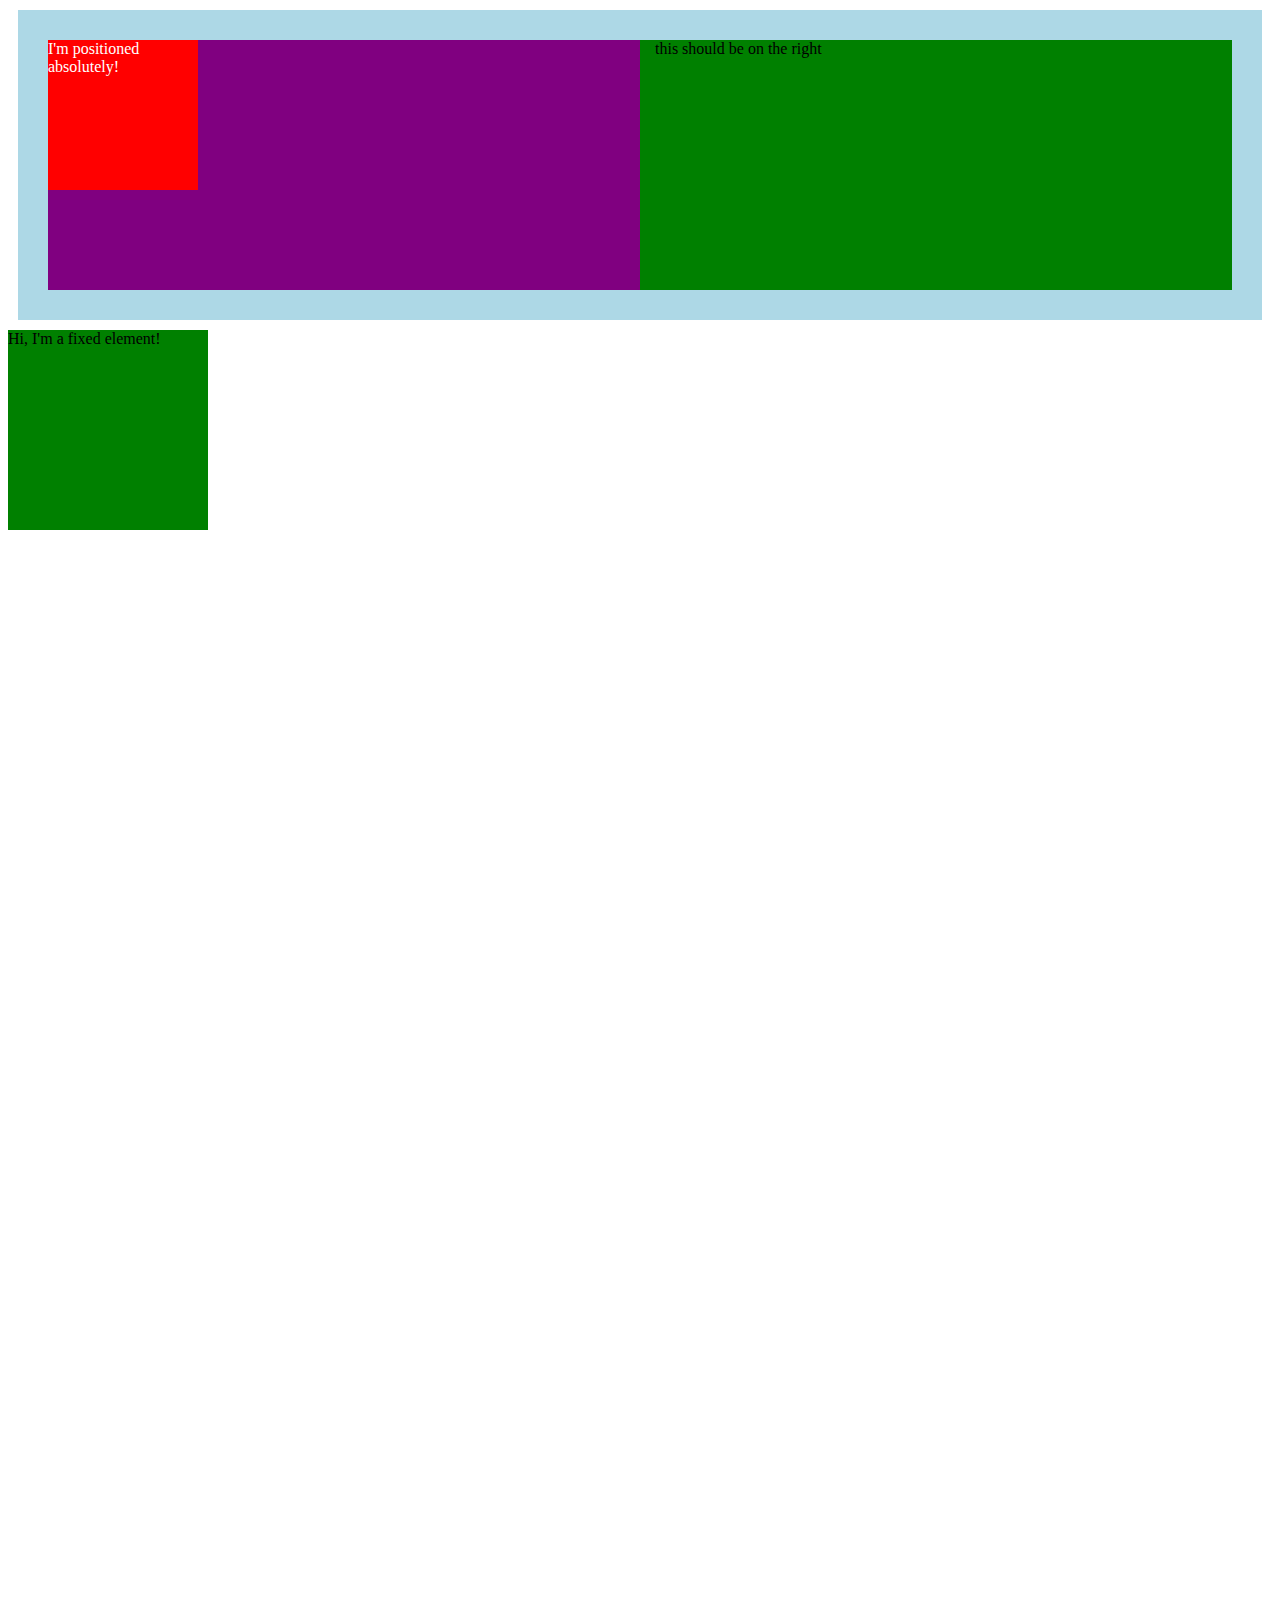
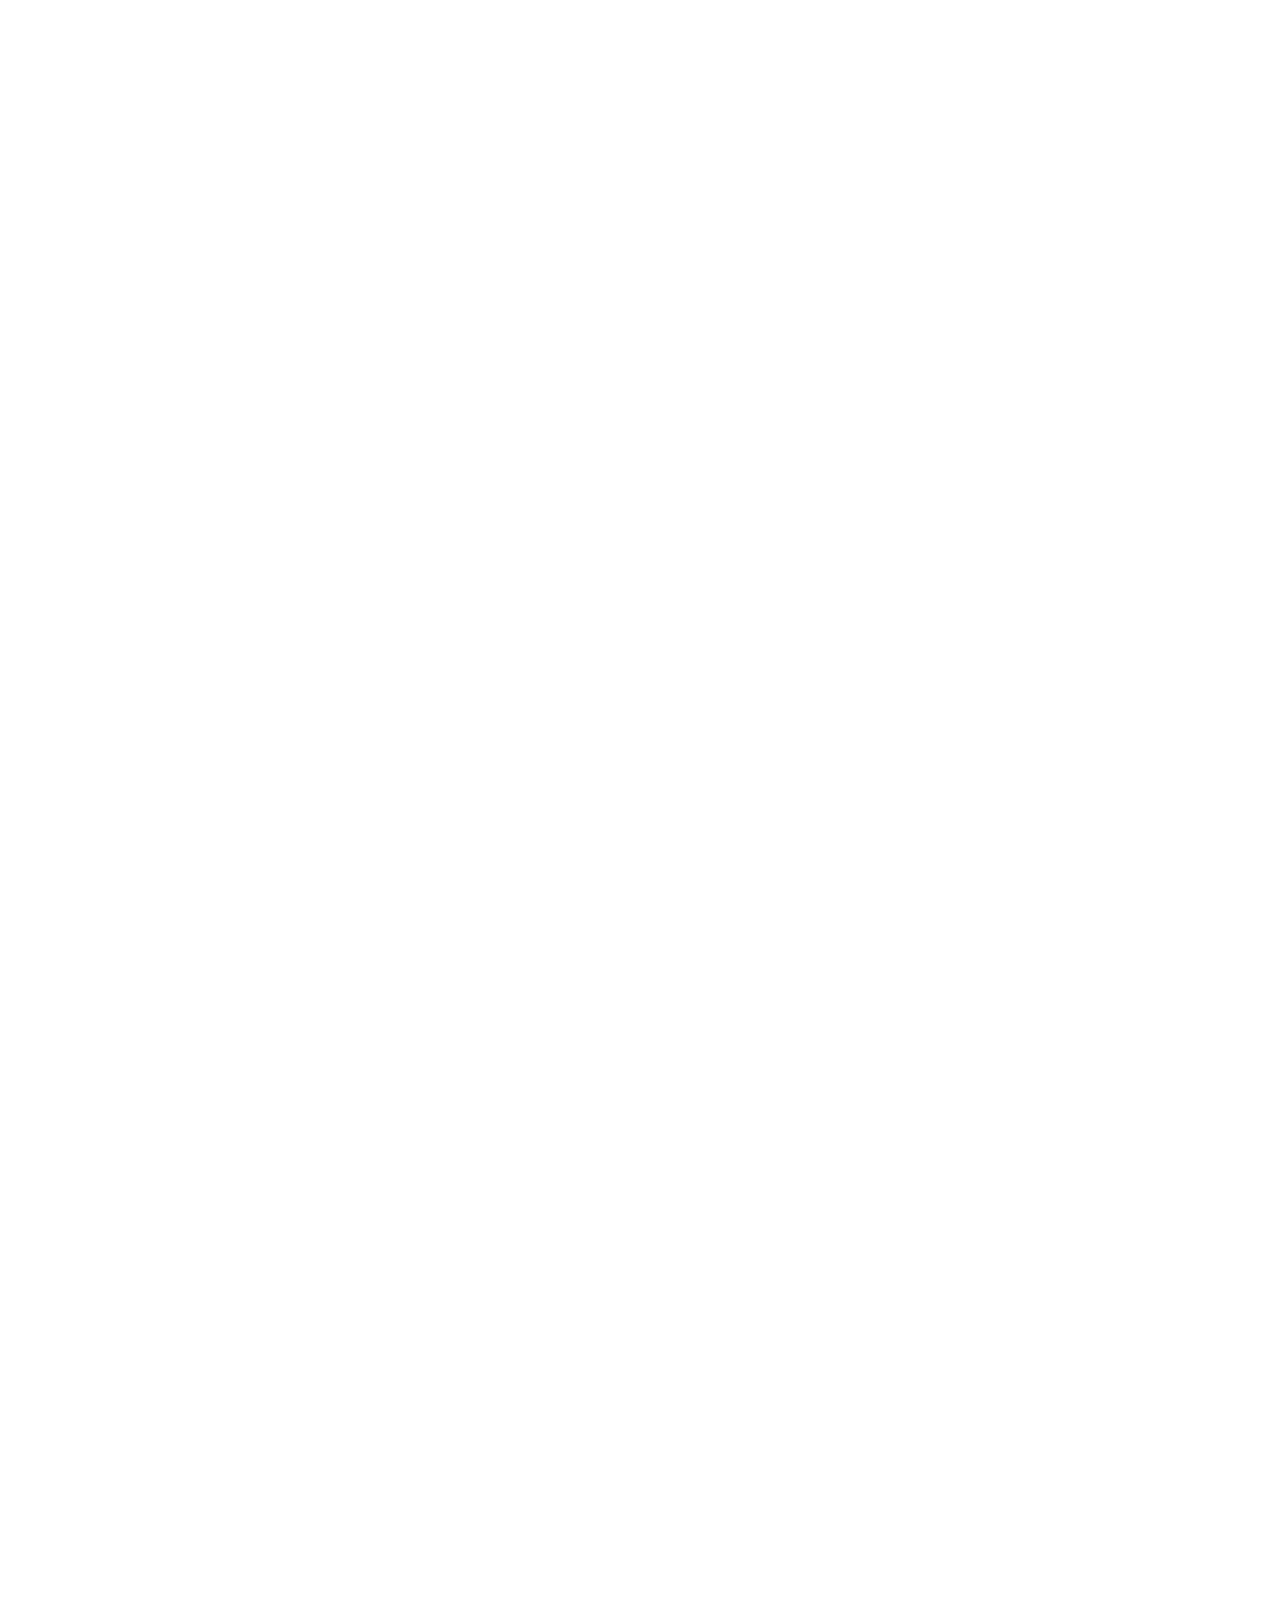
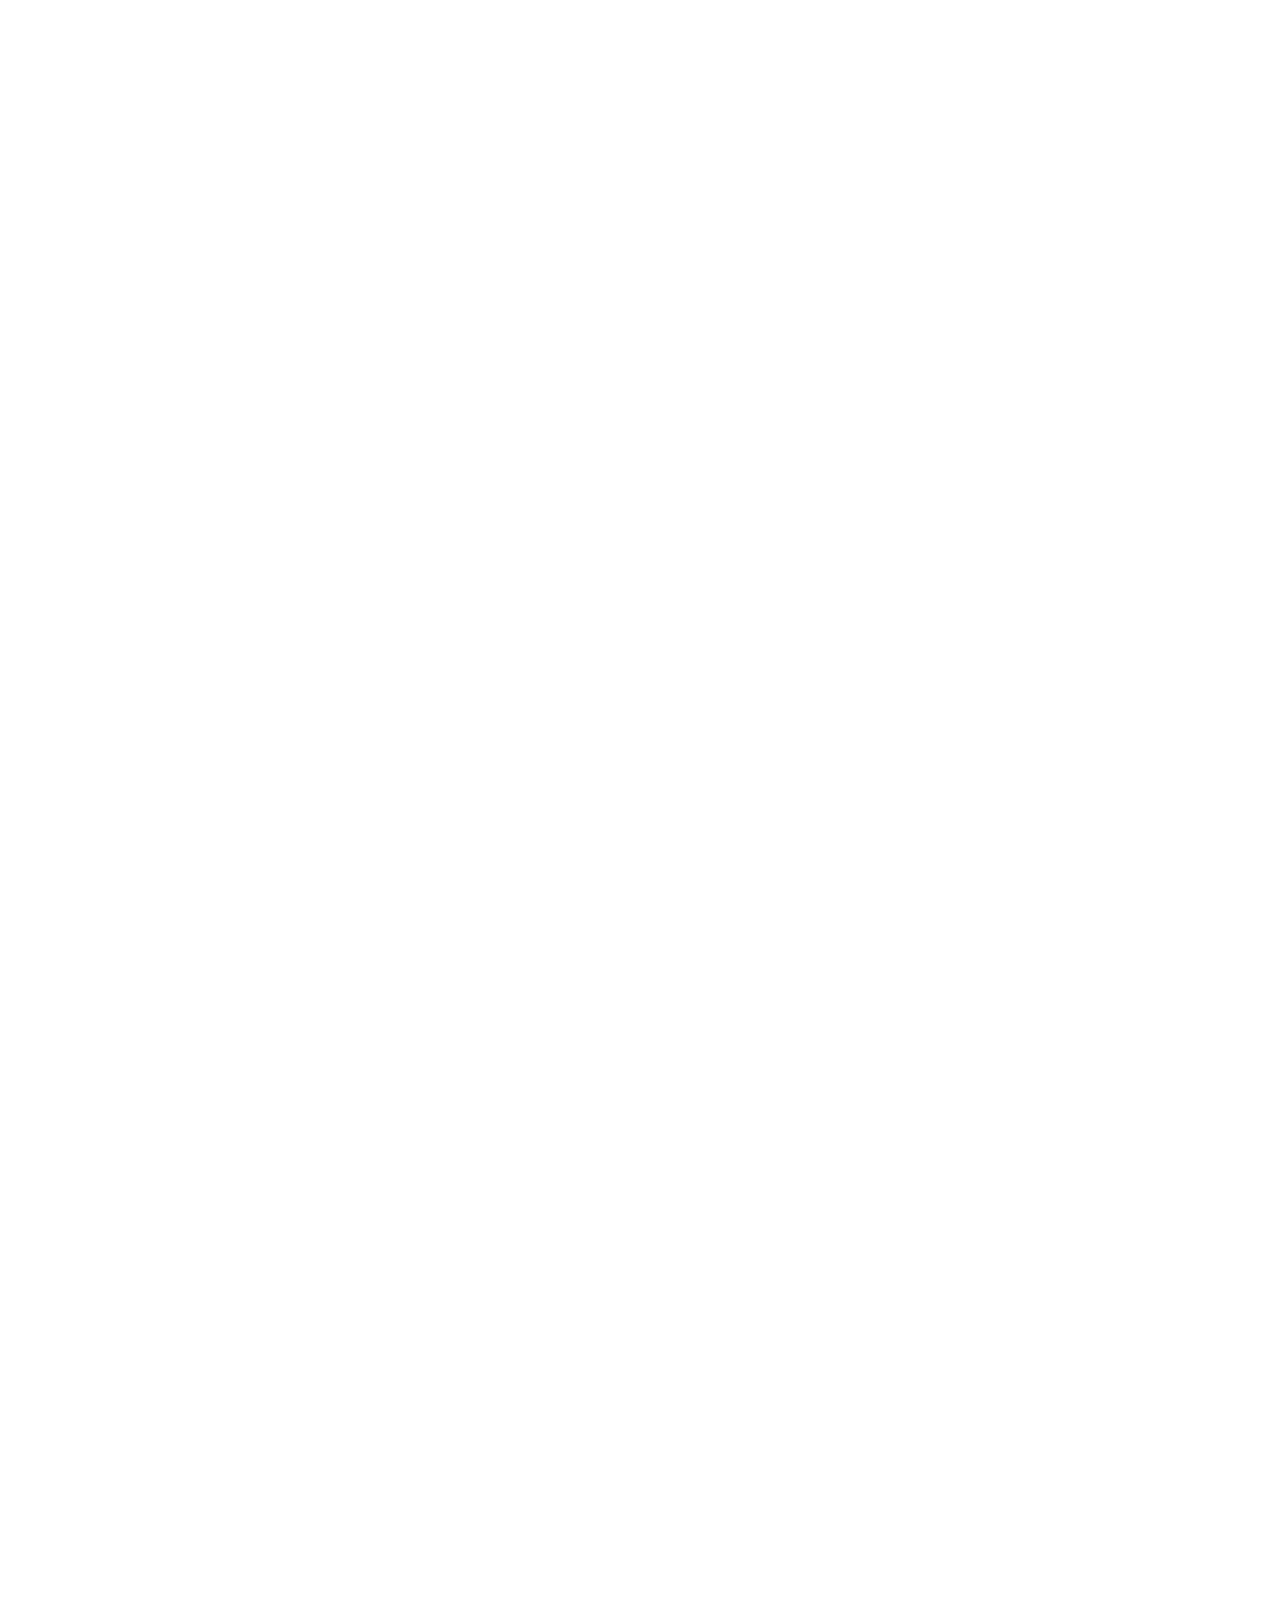
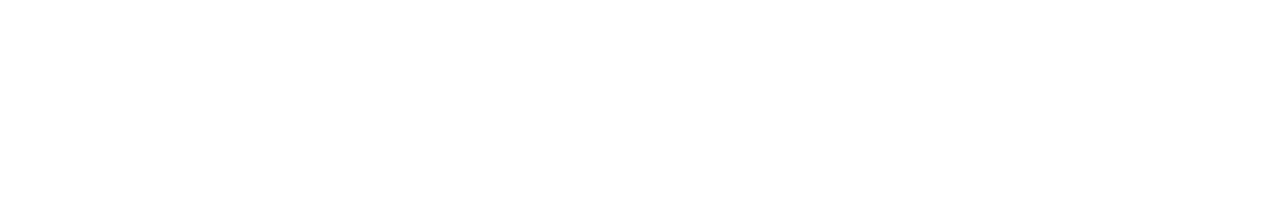
==== index.html @ 93000f28 "index add" ====
<!DOCTYPE html>
<html>
<head>
  <link href="css/index.css" type="text/css" rel="stylesheet">
</head>
<body>
  <section class="relative">
    <div class="left">
      <div class="absolute">
        I'm positioned absolutely!
      </div>
    </div>
    <div class="right">this should be on the right
    </div>
  </section>

<div class="fixed">
  Hi, I'm a fixed element!
</div>
</body>
</html>
---- css/index.css ----
body {
  height: 5000px;
}
.left {
  width: 50%;
  background-color: purple;
  float: left;
  padding-right: 15px;
}
.right {
  width: 50%;
  background-color: green;
  float: right;
  padding-left: 15px;
}
.relative {
  background-color: lightblue;
  height: 250px;
  padding: 30px;
  margin: 10px;
  display: flex;
}
.absolute {
  height: 150px;
  width: 150px;
  background-color: red;
  color: white;

}
.fixed {
  height: 200px;
  width: 200px;
  background-color: green;

}
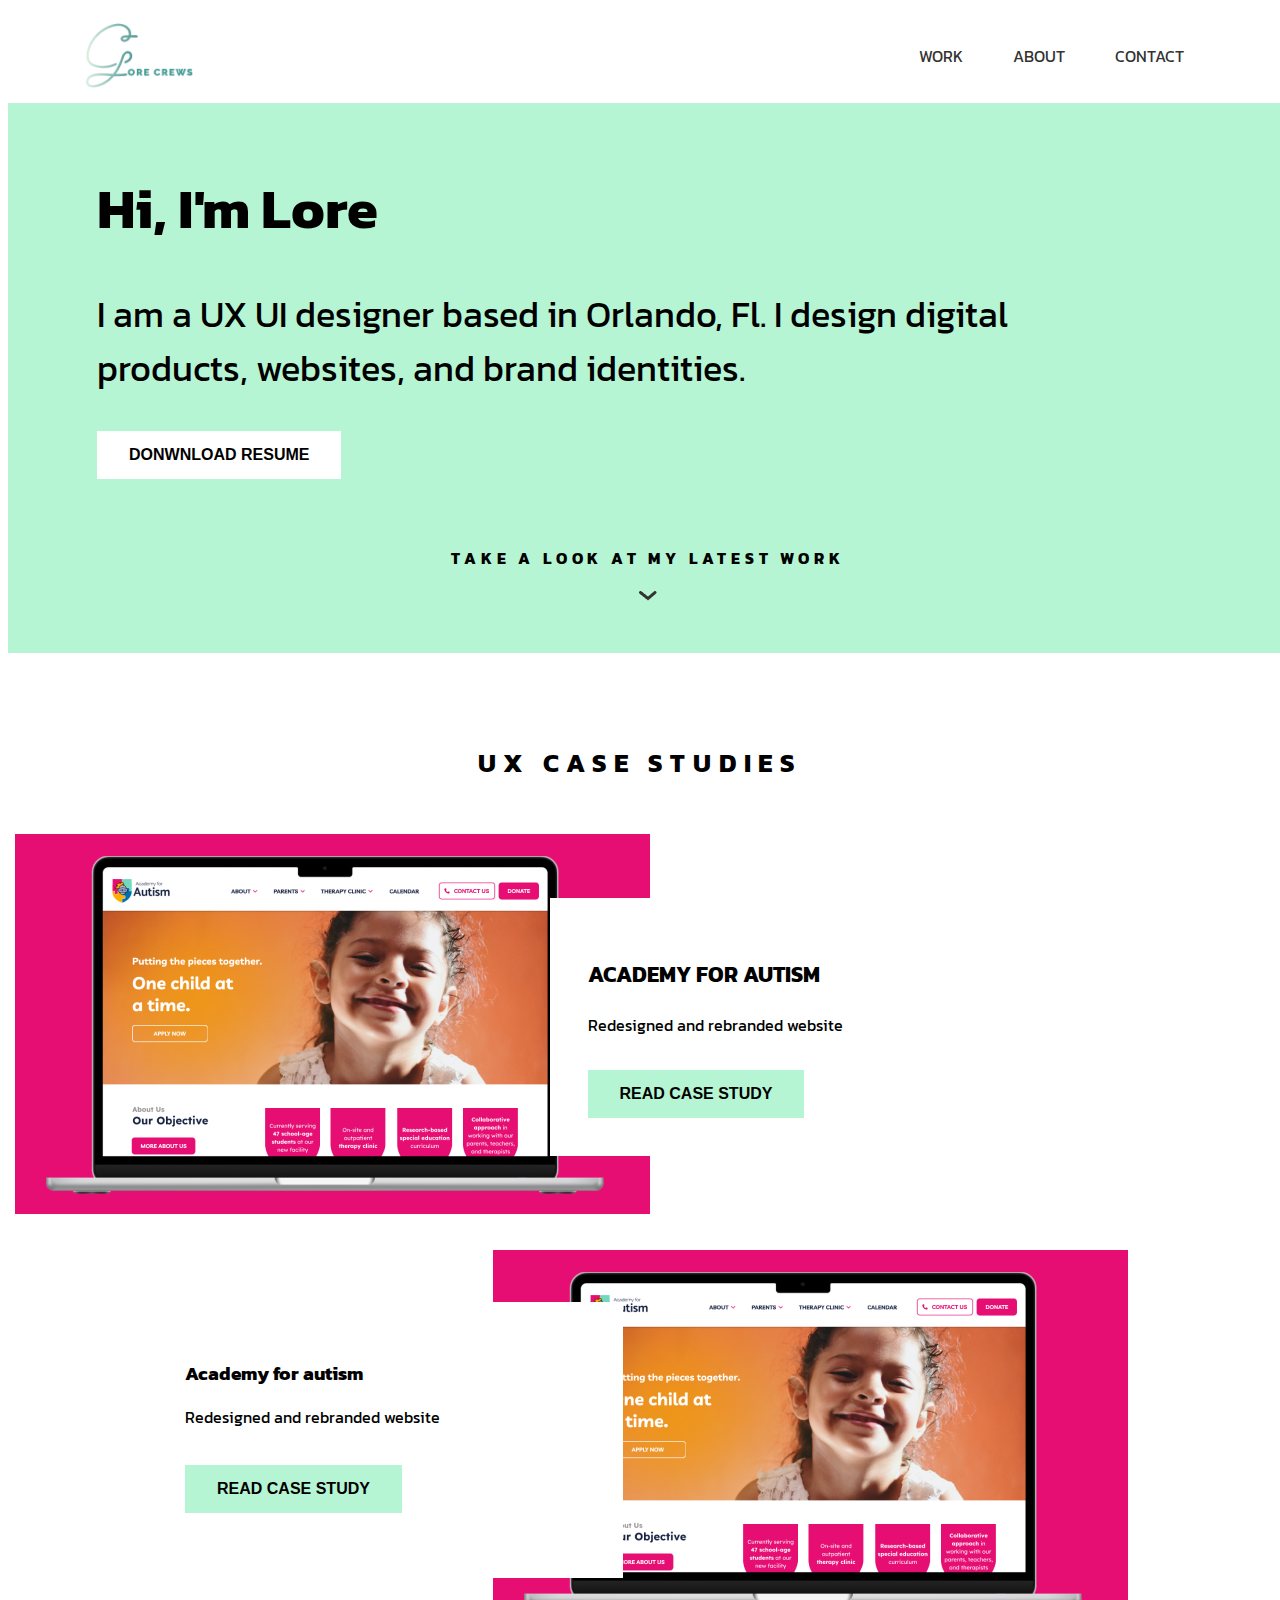
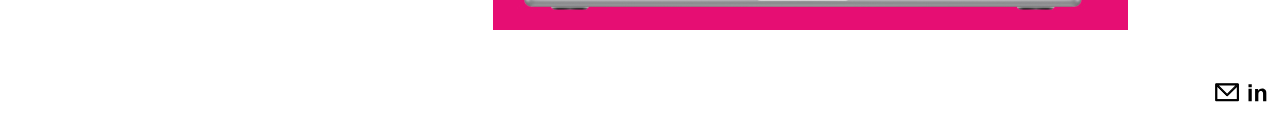
==== commit 52f38f60: "first upload" ====
--- a/index.html
+++ b/index.html
@@ -1,21 +1,67 @@
 <!DOCTYPE html>
 <html>
 <head>
-  <link href="css/index.css" type="text/css" rel="stylesheet">
+  <meta charset="UTF-8">
+  <meta http-equiv="X-UA-Compatible" content="IE=edge">
+  <meta name="viewport" content="width=device-width, initial-scale=1.0">
+  <link rel="preconnect" href="https://fonts.googleapis.com">
+<link rel="preconnect" href="https://fonts.gstatic.com" crossorigin>
+<link href="https://fonts.googleapis.com/css2?family=Kanit:ital,wght@0,400;0,700;0,900;1,400;1,700;1,900&display=swap" rel="stylesheet">
+  <link href="css/style.css" rel="stylesheet" type="text/css">
+  <title>Lore Crews UX UI Designer</title>
+  <link rel="icon" type="image/x-icon" href="./images/LCFavicon.ico">
 </head>
 <body>
-  <section class="relative">
-    <div class="left">
-      <div class="absolute">
-        I'm positioned absolutely!
+    <nav id="navBar">
+        <div class="logo"><img src="images/logo.png"></div>
+            <div id="navigation">
+            <a href="#">WORK</a>
+            <a href="#">ABOUT</a>
+              <a href="#">CONTACT</a>
+        </div>
+      </nav>
+      <section id="heroGrid">
+        <div id="headline">
+        <h1>Hi, I'm Lore</h1>
+       <p>I am a UX UI designer based in Orlando, Fl. I design digital products, websites, and brand identities.</p>
+       <button id="button_resume">DONWNLOAD RESUME</button>   
+      </div>
+      <div id="work">
+        <h4>Take a look at my latest work</h4>
+        <img src="images/arrow.png"></div>
+       </section>
+
+<section id="body_home">
+<h2>UX case studies</h2>
+  <div id="container1">
+    <div class="left>"> <img src="images/AfA.jpeg"></div>
+    <div class="right">
+      <div class="content">
+        <h3>Academy for autism</h3> 
+      <p>Redesigned and rebranded website</p>
+      <button id="button_green">Read case study</button></div>
       </div>
     </div>
-    <div class="right">this should be on the right
+
+    <div id="container1">
+      <div class="left2">
+        <div class="content">
+          <h3>Academy for autism</h3> 
+          <p>Redesigned and rebranded website</p>
+            <button id="button_green">Read case study</button>
+        </div>
+    </div>
+    <div class="right2">
+      <img src="images/AfA.jpeg">
     </div>
   </section>
 
-<div class="fixed">
-  Hi, I'm a fixed element!
-</div>
+      <footer>
+       <img src="images/email_icon.svg" style="width: 30px;">
+        <img src="images/LinkedIn_icon.svg" style="width: 30px;">
+      </footer>
+    </header>
+    
 </body>
 </html>
+
--- a/css/style.css
+++ b/css/style.css
@@ -0,0 +1,239 @@
+@import url(./variables.css);
+
+body {
+    font-family: 'Kanit', sans-serif;
+    color: var(--Primary));
+}
+
+#navBar {
+    display: flex;
+    flex-direction: row;
+    margin: 0px 5%;
+    background-color: rgba(255, 255, 255, 0.9);
+}
+
+#navBar img {
+    width: 25%;
+  }
+
+#navigation {
+    display: flex;
+    justify-content: flex-end;
+    width: 75%;
+    align-items: center;
+  }
+
+
+  #navigation a {
+    margin: 15px;
+  color: var(--Primary);
+  text-decoration: none;
+  padding: 10px;
+  }
+
+  #navigation a:hover {
+    background-color: var(--Primary-light);
+padding:10px;
+  }
+
+  .logo {
+    display: flex;
+    justify-content: flex-start;
+    align-items: left;
+    width: 45%;
+  }
+
+  .logo img {
+    margin: 15px;
+
+  }
+
+#heroGrid {
+ margin: 0;
+  display: flex;
+  flex-direction: column;
+  width: 100vw;
+  min-height: 550px;
+  height: auto;
+  background-color:#B6F5D3;
+  grid-template-areas:
+  "headline"
+  "work";
+}
+
+#heroGrid h1{
+  font-size: 56px;
+  font-weight: 700;
+}
+
+#heroGrid p {
+  font-size: 36px;
+  font-weight: 400;
+}
+
+#headline {
+  margin: 0px 5%;
+  top: 100px;
+  padding: 25px;
+  max-width: 920px;
+ }
+
+ #button_resume {
+  font-weight: 700;
+  background-color: #ffffff; 
+  border: none;
+  color: var(--Primary));
+  padding: 15px 32px;
+  text-align: center;
+  text-decoration: none;
+  display: inline-block;
+  font-size: 16px;
+  text-transform: uppercase;
+}
+
+#work {
+  margin-top: 20px;
+  margin-bottom: 20px;
+  align-items: center;
+  display: flex;
+  position: relative;
+  flex-direction: column;
+}
+
+#work h4{
+font-size: 16px;
+font-weight: 700;
+letter-spacing: 0.3em;
+text-align: center;
+color: var(--Primary));
+text-transform: uppercase;
+}
+
+#body_home {
+  margin: 0px 5%;
+  min-height: 100vh;
+  display: flex;
+  align-items: center;
+  flex-direction: column;
+}
+
+#body_home h2{
+font-size: 26px;
+font-weight: 700;
+letter-spacing: 0.3em;
+text-align: center;
+color: var(--Primary));
+text-transform: uppercase;
+margin-top: 90px;
+justify-content: center;
+}
+
+
+#container1 {
+  width: 100vw;
+  margin: 0px 5%;
+  /* max-width: 1000px; */
+  display: flex;
+  align-items: center;
+  margin-top: 30px;
+  justify-content: center;
+  /*min-height: 500px;
+  height: 70vh;
+  grid-template-rows: 75% 25%;
+  grid-template-columns: 75% 25%;*/
+}
+
+.content {
+  /* display: flex; */
+  justify-content: center;
+  flex-direction: column;
+}
+
+.left {
+  width: 50%;
+  height: 600px;
+}
+
+.right {
+width: 50%;
+    /* min-height: 400px; */
+    background-color: #ffffff;
+    display: flex;
+    align-items: center;
+    justify-content: flex-start;
+    padding: 38px;
+    margin-left: -100px;
+    flex-direction: row;
+}
+
+.right h3{
+  font-size: 22px;
+  font-weight: 700;
+  text-align: left;
+  color: var(--Primary));
+  text-transform: uppercase;
+  }
+
+.right p {
+  margin: 20px 0;
+}
+  
+  #button_green {
+    margin-top: 5%;
+    background-color:#B6F5D3;
+    border: none;
+    color: var(--Primary));
+    padding: 15px 32px;
+    text-align: center;
+    text-decoration: none;
+    display: inline-block;
+    font-size: 16px;
+    font-weight: 700;
+    cursor: pointer;
+    text-transform: uppercase;
+  }
+
+  @media only screen and (max-width: 768px) {
+    #container1 {
+     flex-direction: column;
+    }
+    .left {
+     width: 100%;
+    }
+    .right {
+     width: 80%;
+     margin: 0;
+     margin-top: -100px;
+    }
+   }
+
+.left2 {
+   width: 400px;
+  height: 200px;
+    background-color: #ffffff;
+    padding: 38px;
+    margin-right: -50px;
+    z-index: 10;
+    /* flex-direction: row; */
+}
+ 
+
+.right2 {
+width: 50%;
+margin-left: -80px;
+    /* min-height: 400px; */
+    display: flex;
+    /* align-items: center;
+    justify-content: flex-start;
+    padding: 38px;
+    
+    flex-direction: row; */
+}
+
+
+
+footer {
+  margin-top: 50px;
+  display: flex;
+  justify-content: flex-end;
+}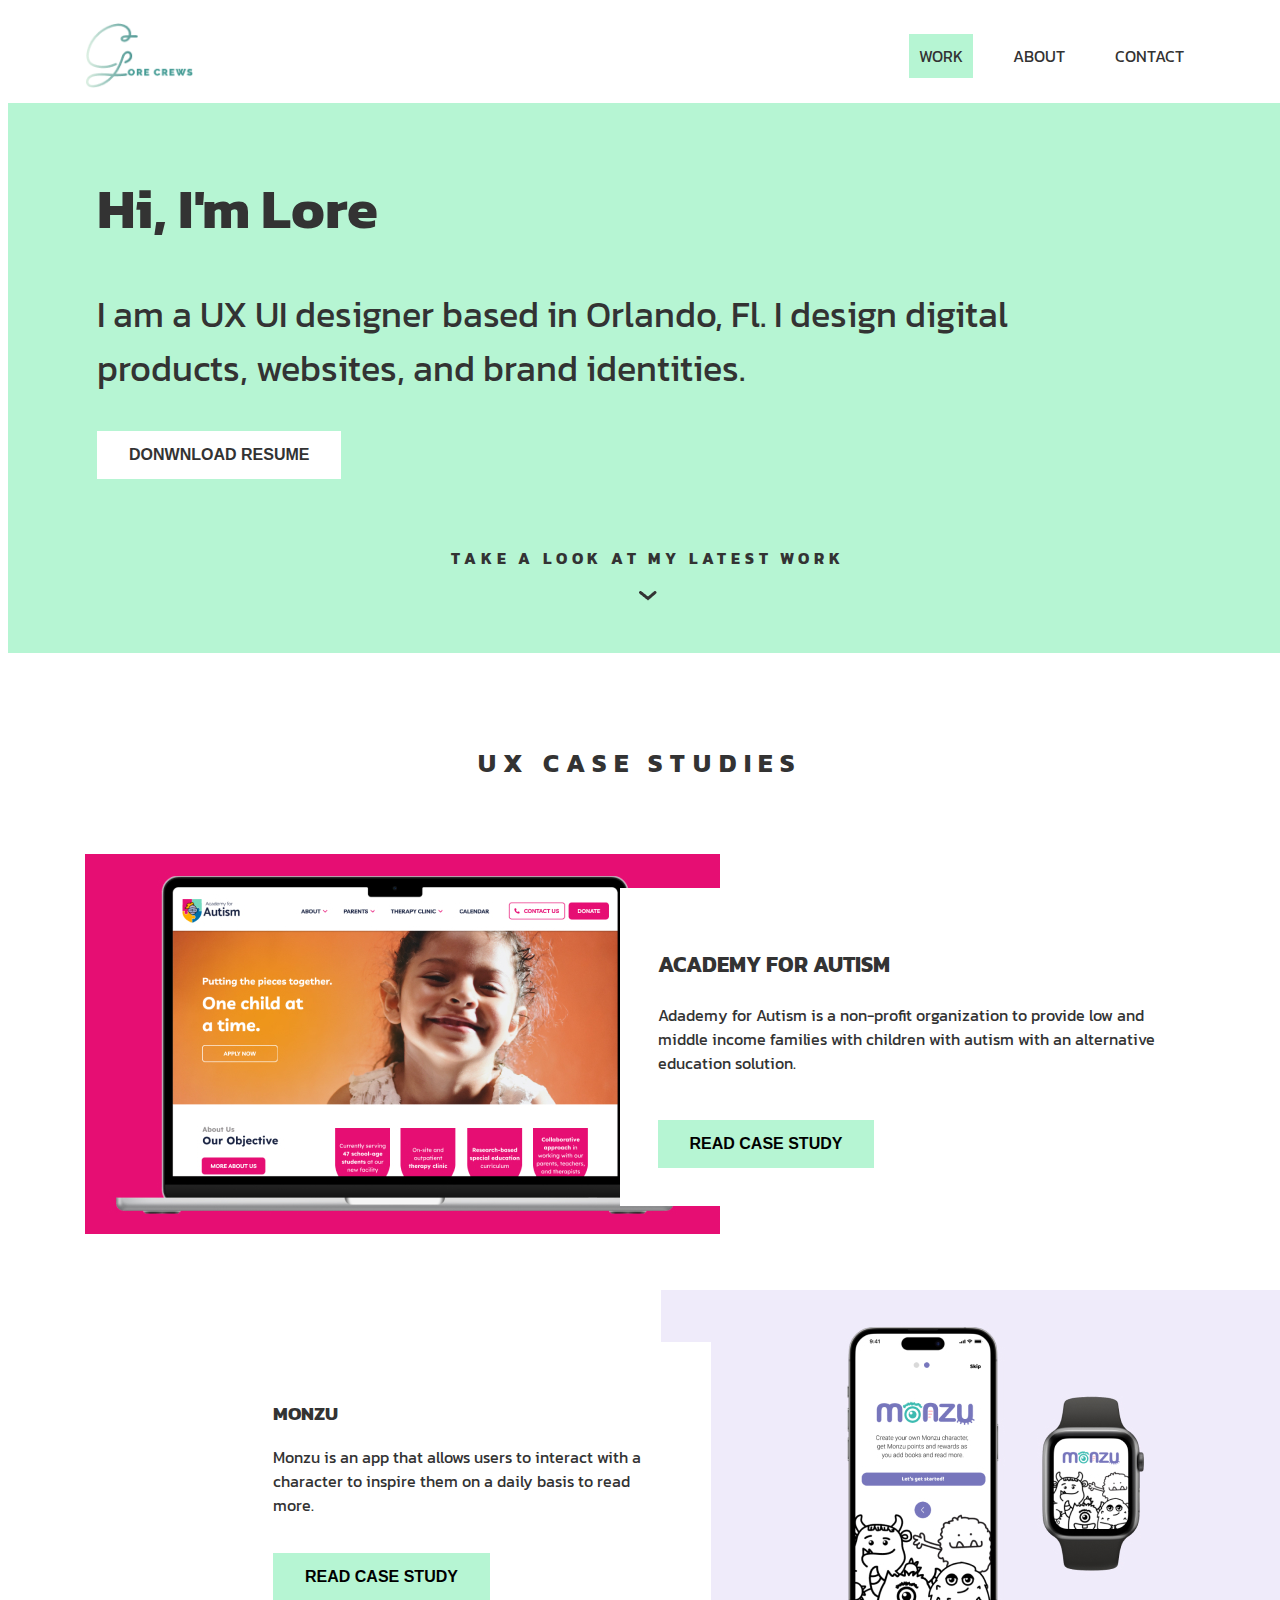
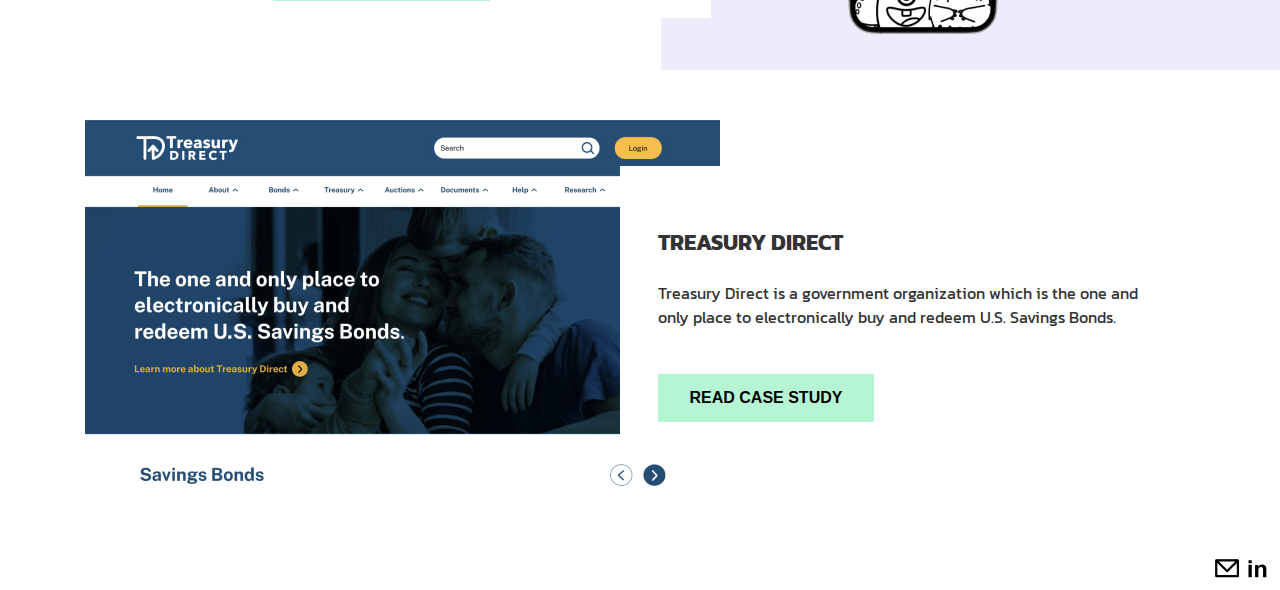
==== commit 31e45984: "second upload" ====
--- a/index.html
+++ b/index.html
@@ -6,25 +6,24 @@
   <meta name="viewport" content="width=device-width, initial-scale=1.0">
   <link rel="preconnect" href="https://fonts.googleapis.com">
 <link rel="preconnect" href="https://fonts.gstatic.com" crossorigin>
-<link href="https://fonts.googleapis.com/css2?family=Kanit:ital,wght@0,400;0,700;0,900;1,400;1,700;1,900&display=swap" rel="stylesheet">
   <link href="css/style.css" rel="stylesheet" type="text/css">
   <title>Lore Crews UX UI Designer</title>
   <link rel="icon" type="image/x-icon" href="./images/LCFavicon.ico">
 </head>
 <body>
-    <nav id="navBar">
+    <header>
         <div class="logo"><img src="images/logo.png"></div>
-            <div id="navigation">
-            <a href="#">WORK</a>
-            <a href="#">ABOUT</a>
-              <a href="#">CONTACT</a>
-        </div>
-      </nav>
-      <section id="heroGrid">
-        <div id="headline">
+            <nav>
+            <a href="#" class="active">WORK</a>
+            <a href="About.html">ABOUT</a>
+              <a href="#">CONTACT</a></nav>
+        </header>
+      
+      <section class="heroGrid">
+        <div class="headline">
         <h1>Hi, I'm Lore</h1>
        <p>I am a UX UI designer based in Orlando, Fl. I design digital products, websites, and brand identities.</p>
-       <button id="button_resume">DONWNLOAD RESUME</button>   
+       <button class="button_resume">DONWNLOAD RESUME</button>   
       </div>
       <div id="work">
         <h4>Take a look at my latest work</h4>
@@ -33,27 +32,38 @@
 
 <section id="body_home">
 <h2>UX case studies</h2>
-  <div id="container1">
+  <div class="container">
     <div class="left>"> <img src="images/AfA.jpeg"></div>
     <div class="right">
       <div class="content">
         <h3>Academy for autism</h3> 
-      <p>Redesigned and rebranded website</p>
-      <button id="button_green">Read case study</button></div>
+      <p>Adademy for Autism is a non-profit organization to provide low and middle income families with children with autism with an alternative education solution.</p>
+      <button class="button_green">Read case study</button></div>
       </div>
     </div>
 
-    <div id="container1">
+    <div class="container">
       <div class="left2">
         <div class="content">
-          <h3>Academy for autism</h3> 
-          <p>Redesigned and rebranded website</p>
-            <button id="button_green">Read case study</button>
+          <h3>Monzu</h3> 
+          <p>Monzu is an app that allows users to interact with a character to inspire them on a daily basis to read more.</p>
+            <button class="button_green">Read case study</button>
         </div>
     </div>
     <div class="right2">
-      <img src="images/AfA.jpeg">
+      <img src="images/Monzu.jpeg">
     </div>
+    </div>
+
+    <div class="container">
+      <div class="left>"> <img src="images/TDirect.jpeg"></div>
+      <div class="right">
+        <div class="content">
+          <h3>Treasury Direct</h3> 
+          <p>Treasury Direct is a government organization which is the one and only place to electronically buy and redeem U.S. Savings Bonds.</p>
+        <button class="button_green">Read case study</button></div>
+        </div>
+      </div>
   </section>
 
       <footer>
--- a/css/style.css
+++ b/css/style.css
@@ -1,42 +1,45 @@
 @import url(./variables.css);
-
 body {
-    font-family: 'Kanit', sans-serif;
-    color: var(--Primary));
-}
-
-#navBar {
+    font-family: var(--bodyFont);
+    color: var(--Primary);
+}
+
+header {
     display: flex;
     flex-direction: row;
     margin: 0px 5%;
     background-color: rgba(255, 255, 255, 0.9);
 }
 
-#navBar img {
+
+header img {
     width: 25%;
   }
 
-#navigation {
+nav {
     display: flex;
     justify-content: flex-end;
     width: 75%;
     align-items: center;
   }
 
-
-  #navigation a {
+nav a.active{
+  background-color: var(--Primary-light);
+}
+
+nav a {
     margin: 15px;
   color: var(--Primary);
   text-decoration: none;
   padding: 10px;
   }
 
-  #navigation a:hover {
+nav a:hover {
     background-color: var(--Primary-light);
 padding:10px;
   }
 
-  .logo {
+.logo {
     display: flex;
     justify-content: flex-start;
     align-items: left;
@@ -48,41 +51,41 @@
 
   }
 
-#heroGrid {
+.heroGrid {
  margin: 0;
   display: flex;
   flex-direction: column;
   width: 100vw;
   min-height: 550px;
   height: auto;
-  background-color:#B6F5D3;
+  background-color:var(--Primary-light);
   grid-template-areas:
   "headline"
   "work";
 }
 
-#heroGrid h1{
+.heroGrid h1{
   font-size: 56px;
   font-weight: 700;
 }
 
-#heroGrid p {
+.heroGrid p {
   font-size: 36px;
   font-weight: 400;
 }
 
-#headline {
+.headline {
   margin: 0px 5%;
   top: 100px;
   padding: 25px;
   max-width: 920px;
  }
 
- #button_resume {
+ .button_resume {
   font-weight: 700;
   background-color: #ffffff; 
   border: none;
-  color: var(--Primary));
+  color: var(--Primary);
   padding: 15px 32px;
   text-align: center;
   text-decoration: none;
@@ -129,13 +132,13 @@
 }
 
 
-#container1 {
+.container {
   width: 100vw;
   margin: 0px 5%;
   /* max-width: 1000px; */
   display: flex;
   align-items: center;
-  margin-top: 30px;
+  margin-top: 50px;
   justify-content: center;
   /*min-height: 500px;
   height: 70vh;
@@ -155,7 +158,7 @@
 }
 
 .right {
-width: 50%;
+width: 500px;
     /* min-height: 400px; */
     background-color: #ffffff;
     display: flex;
@@ -178,7 +181,7 @@
   margin: 20px 0;
 }
   
-  #button_green {
+  .button_green {
     margin-top: 5%;
     background-color:#B6F5D3;
     border: none;
@@ -194,7 +197,7 @@
   }
 
   @media only screen and (max-width: 768px) {
-    #container1 {
+    #container {
      flex-direction: column;
     }
     .left {
@@ -216,18 +219,17 @@
     z-index: 10;
     /* flex-direction: row; */
 }
+
+.left2 h3{
+  text-transform: uppercase;
+}
  
 
 .right2 {
-width: 50%;
-margin-left: -80px;
-    /* min-height: 400px; */
-    display: flex;
-    /* align-items: center;
-    justify-content: flex-start;
-    padding: 38px;
-    
-    flex-direction: row; */
+  width: 30%;
+  /* margin-left: -80px; */
+  /* min-height: 400px; */
+  display: flex;
 }
 
 
@@ -236,4 +238,92 @@
   margin-top: 50px;
   display: flex;
   justify-content: flex-end;
+}
+
+
+.headShot{
+  width: 530px;
+  padding: 34px 40px;
+}
+
+.avatar{
+  width: 100%;
+}
+.heroContent{
+  margin: 0px 5%;
+  top: 100px;
+  padding: 25px;
+  max-width: 613px;
+}
+
+.heroContent h1{
+font-size: 56px;
+}
+.large {
+font-size: 24px;
+}
+
+.highlight {
+background-color: var(--Primary-light);
+}
+
+
+
+ .about_intro {
+  margin: 0;
+   display: flex;
+   flex-direction: row;
+   /* width: 100vw; */
+   min-height: 550px;
+   /* height: auto; */
+ }
+
+ .about_content {
+  margin: 0px 5%;
+  top: 100px;
+  padding: 25px;
+  max-width: 613px;
+ }
+
+ .about_content h1{
+  font-size: 56px;
+  }
+  .large {
+  font-size: 24px;
+  }
+
+  .button2 {
+    font-weight: 700;
+    background-color: var(--Primary-light);
+    border: none;
+    color: var(--Primary);
+    padding: 15px 32px;
+    text-align: center;
+    text-decoration: none;
+    display: inline-block;
+    font-size: 16px;
+    text-transform: uppercase;
+  }
+  .button3 {
+    font-weight: 700;
+    background-color: #ffffff;
+    border: 2px solid var(--Primary-light);
+    color: var(--Primary);
+    padding: 15px 32px;
+    text-align: center;
+    display: inline-block;
+    font-size: 16px;
+    text-transform: uppercase;
+  }
+
+  .buttons {
+display: flex;
+flex-direction: row;
+  }
+
+.buttons a {
+  margin: 15px;
+  color: var(--Primary);
+  text-decoration: none;
+  padding: 10px;
 }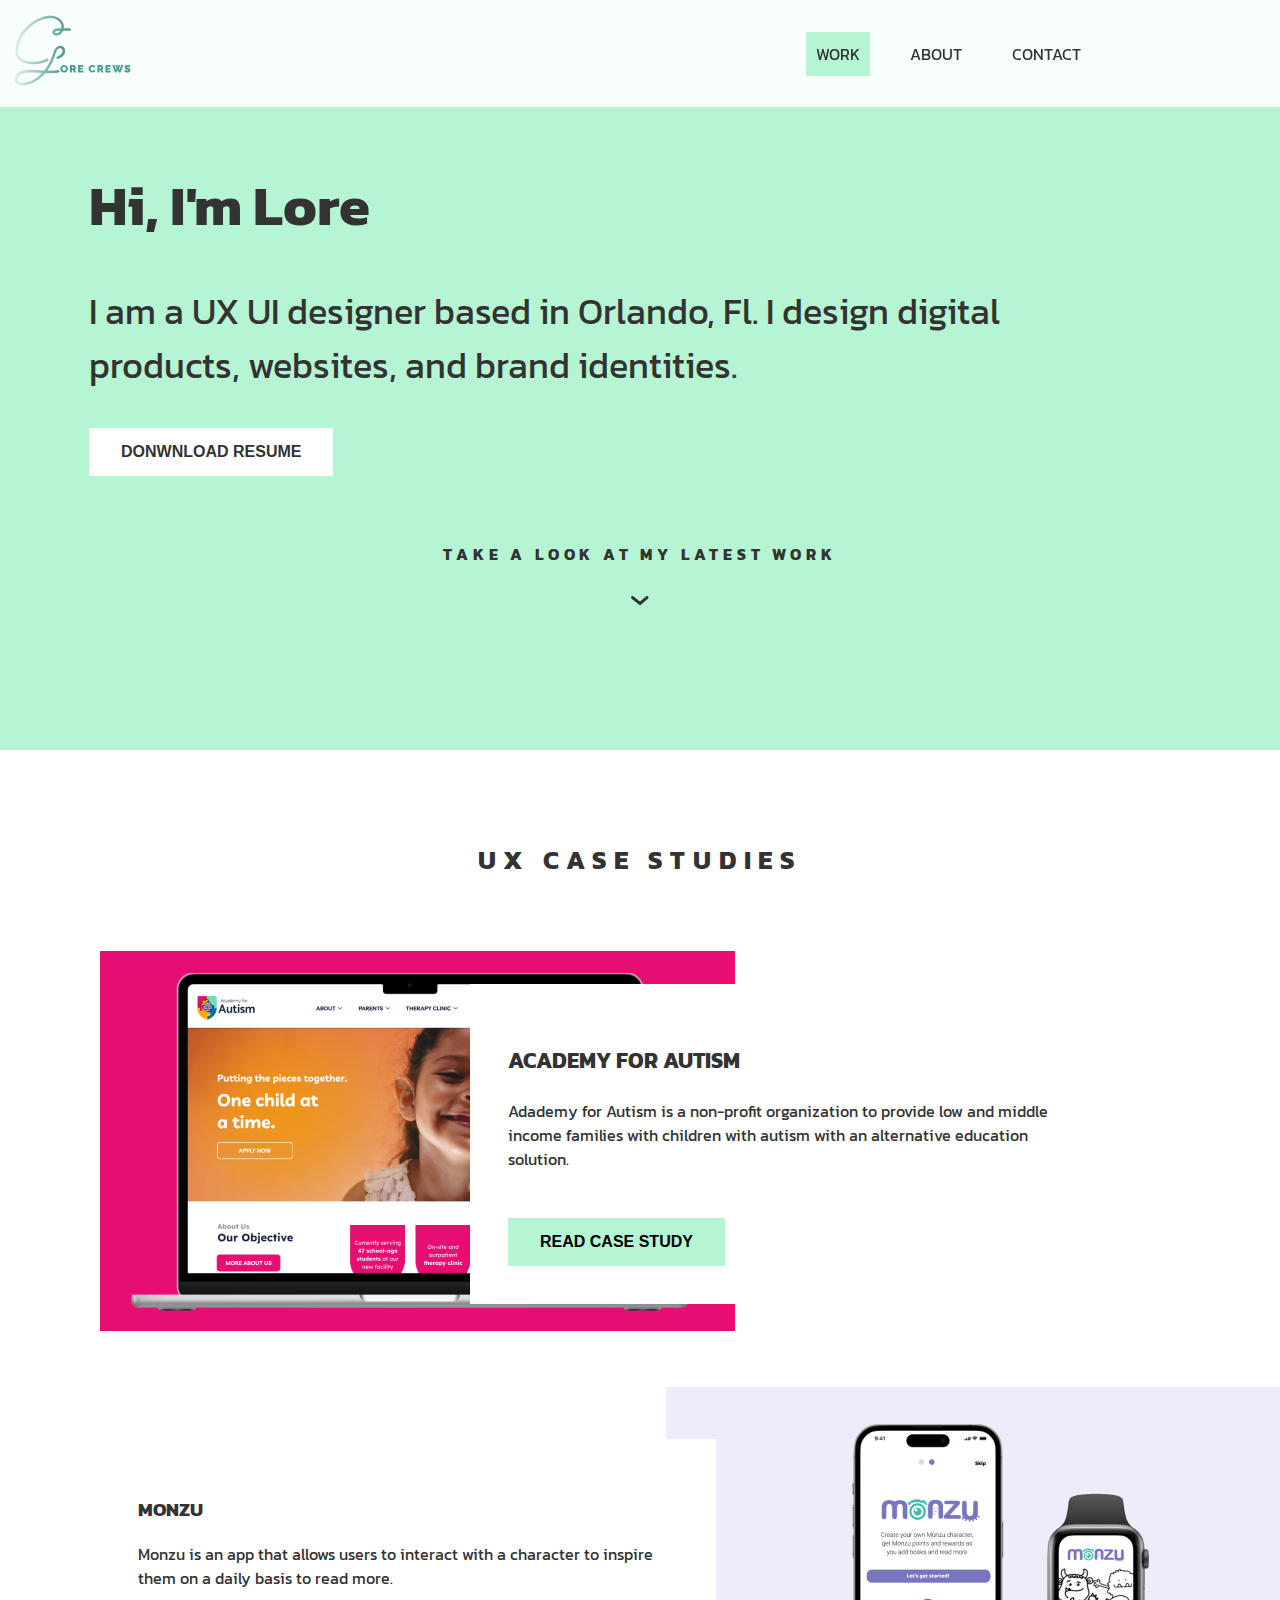
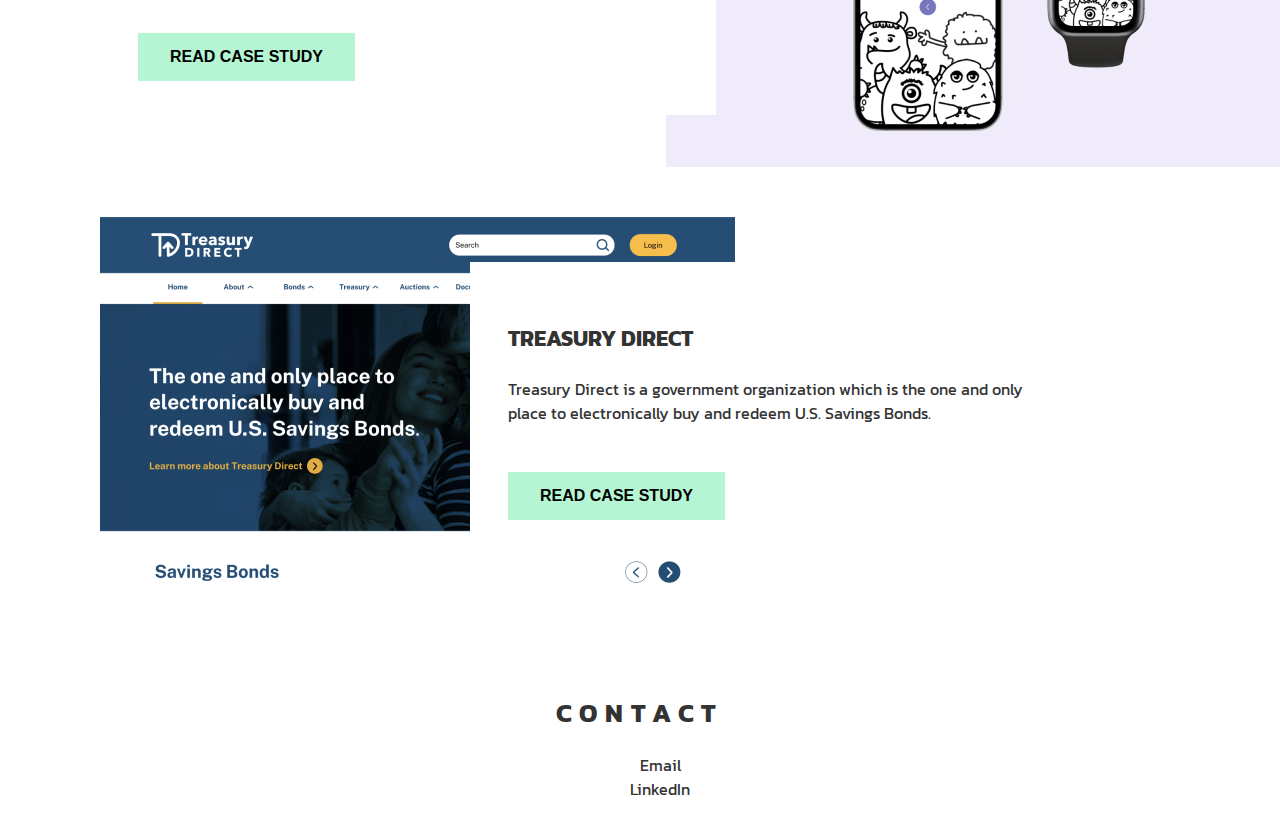
==== commit 5b1e9f46: "new upload" ====
--- a/index.html
+++ b/index.html
@@ -12,11 +12,12 @@
 </head>
 <body>
     <header>
-        <div class="logo"><img src="images/logo.png"></div>
+        <a href="index.html" class="logo"><img src="images/logo.png"></a>
             <nav>
             <a href="#" class="active">WORK</a>
             <a href="About.html">ABOUT</a>
-              <a href="#">CONTACT</a></nav>
+              <a href="#contact">CONTACT</a>
+            </nav>
         </header>
       
       <section class="heroGrid">
@@ -27,13 +28,14 @@
       </div>
       <div id="work">
         <h4>Take a look at my latest work</h4>
-        <img src="images/arrow.png"></div>
+        <a href="#body_home"><img src="images/arrow.png"></a>
+      </div>
        </section>
 
 <section id="body_home">
 <h2>UX case studies</h2>
   <div class="container">
-    <div class="left>"> <img src="images/AfA.jpeg"></div>
+    <div class="left"> <img src="images/AfA.jpeg"></div>
     <div class="right">
       <div class="content">
         <h3>Academy for autism</h3> 
@@ -56,7 +58,7 @@
     </div>
 
     <div class="container">
-      <div class="left>"> <img src="images/TDirect.jpeg"></div>
+      <div class="left"> <img src="images/TDirect.jpeg"></div>
       <div class="right">
         <div class="content">
           <h3>Treasury Direct</h3> 
@@ -66,12 +68,26 @@
       </div>
   </section>
 
-      <footer>
-       <img src="images/email_icon.svg" style="width: 30px;">
-        <img src="images/LinkedIn_icon.svg" style="width: 30px;">
-      </footer>
-    </header>
-    
+      <section class="bigfooter" id="contact">
+        <h2>Contact</h2>
+        <ul class="footer flex-column">
+          <li class="foot-item">
+            <a class="foot-link" href="mailto:lore.crews1@gmail.com">Email</a>
+          </li>
+          <li class="foot-item">
+            <a class="foot-link" href="https://www.linkedin.com/in/lorecrews">LinkedIn</a>
+          </li>
+        </ul>
+
+        <!-- <h2>CONTACT</h2>
+       <img src="images/email_icon.svg" style="width: 30px;"> <p>Email</p>
+        <img src="images/LinkedIn_icon.svg" style="width: 30px;"> -->
+
+
+
+
+      </section>
+    <script src="https://cdn.jsdelivr.net/npm/bootstrap@5.1.3/dist/js/bootstrap.bundle.min.js" integrity="sha384-ka7Sk0Gln4gmtz2MlQnikT1wXgYsOg+OMhuP+IlRH9sENBO0LRn5q+8nbTov4+1p" crossorigin="anonymous"></script>
 </body>
 </html>
 
--- a/css/style.css
+++ b/css/style.css
@@ -2,19 +2,25 @@
 body {
     font-family: var(--bodyFont);
     color: var(--Primary);
+    margin: 0;
 }
 
 header {
     display: flex;
+    width: 100%;
     flex-direction: row;
-    margin: 0px 5%;
     background-color: rgba(255, 255, 255, 0.9);
-}
-
-
-header img {
-    width: 25%;
-  }
+    position: fixed;
+    z-index: 11;
+}
+
+.about {
+  display: flex;
+  width: 100%;
+  flex-direction: row;
+  background-color: rgba(255, 255, 255, 0.9);
+  position: fixed;
+}
 
 nav {
     display: flex;
@@ -39,20 +45,14 @@
 padding:10px;
   }
 
-.logo {
-    display: flex;
-    justify-content: flex-start;
-    align-items: left;
-    width: 45%;
-  }
 
   .logo img {
     margin: 15px;
-
+    height: 71px;
   }
 
 .heroGrid {
- margin: 0;
+ padding: 100px 0;
   display: flex;
   flex-direction: column;
   width: 100vw;
@@ -139,7 +139,7 @@
   display: flex;
   align-items: center;
   margin-top: 50px;
-  justify-content: center;
+  justify-content: left;
   /*min-height: 500px;
   height: 70vh;
   grid-template-rows: 75% 25%;
@@ -154,18 +154,18 @@
 
 .left {
   width: 50%;
-  height: 600px;
+  margin-left: 100px;
 }
 
 .right {
-width: 500px;
+width: 540px;
     /* min-height: 400px; */
     background-color: #ffffff;
     display: flex;
     align-items: center;
     justify-content: flex-start;
     padding: 38px;
-    margin-left: -100px;
+    margin-left: -270px;
     flex-direction: row;
 }
 
@@ -211,12 +211,13 @@
    }
 
 .left2 {
-   width: 400px;
+   width: 540px;
   height: 200px;
     background-color: #ffffff;
     padding: 38px;
     margin-right: -50px;
     z-index: 10;
+    margin-left: 100px;
     /* flex-direction: row; */
 }
 
@@ -232,14 +233,60 @@
   display: flex;
 }
 
-
+.bigfooter{
+  position: relative;
+  margin-right: 0;
+  margin-left: 0;
+}
 
 footer {
-  margin-top: 50px;
-  display: flex;
-  justify-content: flex-end;
-}
-
+  display: flex;
+  flex-wrap: wrap;
+  padding-left: 0;
+  margin-bottom: 0;
+  list-style: none;
+}
+
+.flex-column {
+  flex-direction: column!important;
+}
+
+ul {
+  margin-top: 0;
+  list-style-type: none;
+  text-align: center;
+}
+
+li {
+  display: list-item;
+  /* display: inline-block; */
+}
+.foot-item {
+text-decoration: none;
+}
+
+.foot-link {
+  text-decoration: none;
+  color: var(--Primary);
+}
+
+a:link { text-decoration: none; }
+a:visited { text-decoration: none; }
+a:hover { text-decoration: none; }
+a:active { text-decoration: none; }
+
+footer img{
+  margin-right: 10px;
+}
+
+.bigfooter h2{
+  font-size: 26px;
+  font-weight: 700;
+  letter-spacing: 0.3em;
+  text-align: center;
+  text-transform: uppercase;
+  margin-top: 90px;
+}
 
 .headShot{
   width: 530px;
@@ -270,7 +317,7 @@
 
 
  .about_intro {
-  margin: 0;
+  padding: 100px 0;
    display: flex;
    flex-direction: row;
    /* width: 100vw; */
@@ -326,4 +373,5 @@
   color: var(--Primary);
   text-decoration: none;
   padding: 10px;
-}+}
+
